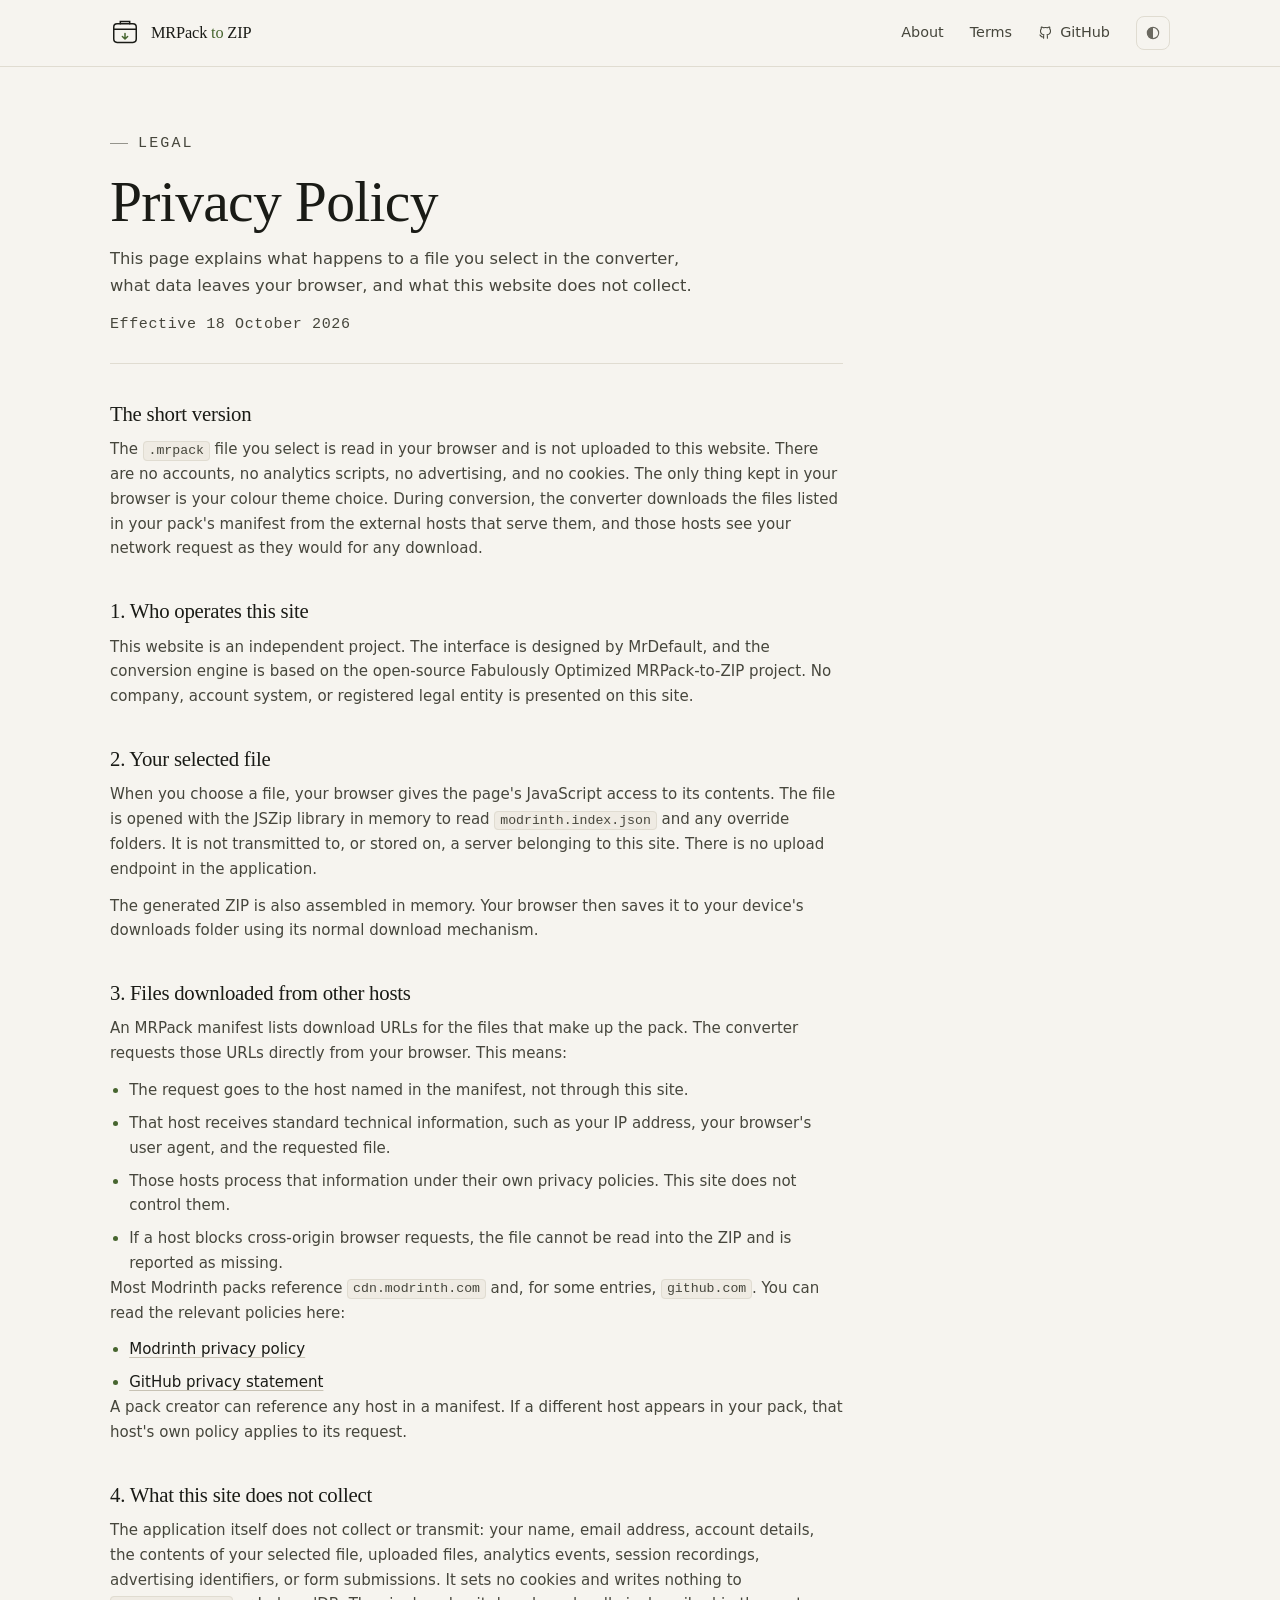
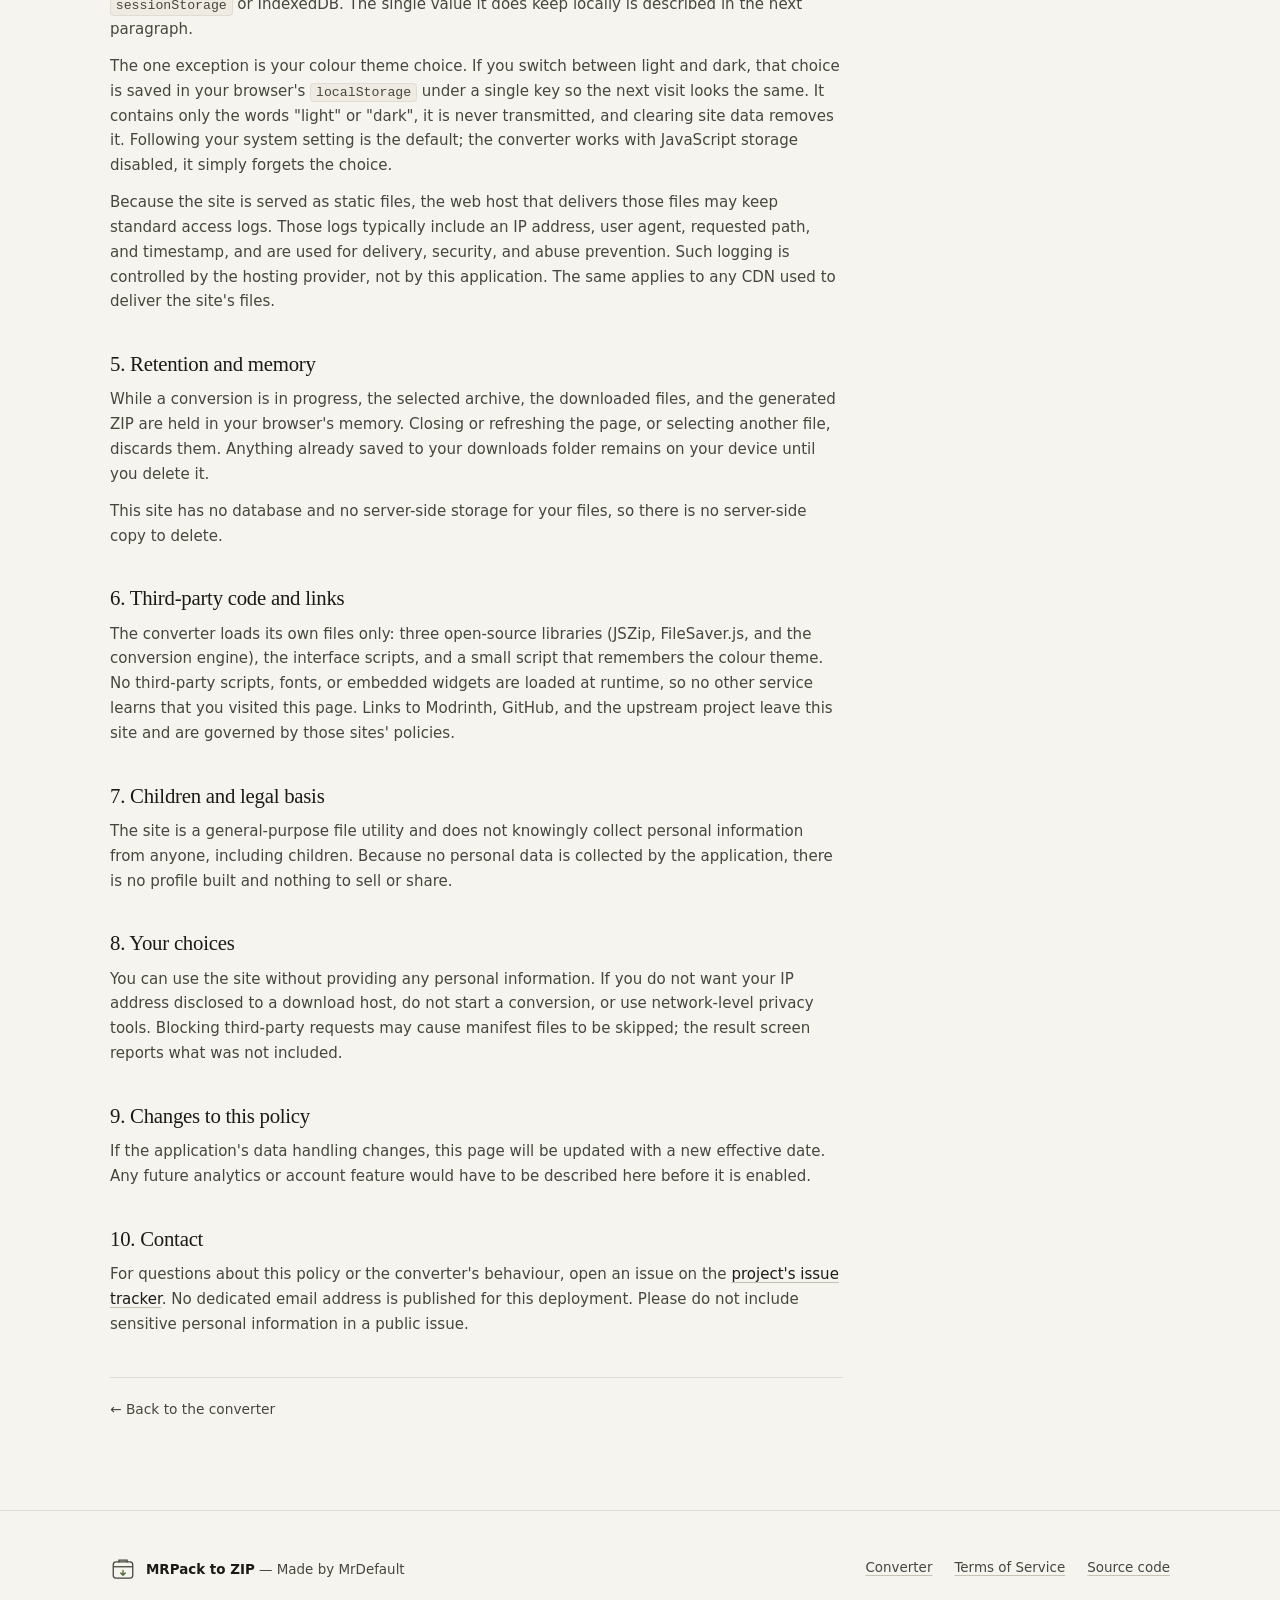
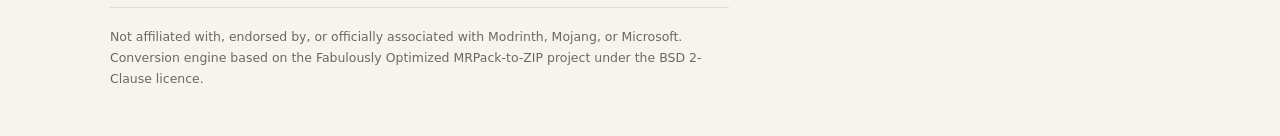
==== privacy.html @ 213cee7f "MRPack to ZIP — a browser-based Modrinth modpack converter Interface designed and built by MrDefault" ====
<!DOCTYPE html>
<html lang="en">
<head>
	<meta charset="utf-8">
	<meta name="viewport" content="width=device-width, initial-scale=1">

	<title>Privacy Policy — MRPack to ZIP | MrDefault</title>
	<meta name="description" content="How the MRPack to ZIP converter handles your file, what leaves your browser, and what this site does not collect. No analytics, cookies, or accounts.">
	<meta name="author" content="MrDefault">
	<meta name="theme-color" content="#121310">
	<meta name="color-scheme" content="dark light">

	<script src="assets/js/theme.js"></script>

	<link rel="canonical" href="https://mrpack-to-zip.vercel.app/privacy.html">
	<link rel="icon" href="assets/img/favicon.svg" type="image/svg+xml">
	<link rel="apple-touch-icon" href="assets/img/apple-touch-icon.png">
	<link rel="stylesheet" href="assets/css/site.css">

	<meta property="og:type" content="website">
	<meta property="og:site_name" content="MRPack to ZIP">
	<meta property="og:title" content="Privacy Policy — MRPack to ZIP">
	<meta property="og:description" content="How the MRPack to ZIP converter handles your file and what leaves your browser.">
	<meta property="og:url" content="https://mrpack-to-zip.vercel.app/privacy.html">
	<meta property="og:image" content="https://mrpack-to-zip.vercel.app/assets/img/og-image.png">
	<meta name="twitter:card" content="summary_large_image">
</head>
<body>

<a class="skip-link" href="#policy">Skip to the policy</a>

<header class="site-header">
	<div class="container">
		<a class="brand" href="./" aria-label="MRPack to ZIP — home">
			<svg class="brand-mark" viewBox="0 0 32 32" fill="none" aria-hidden="true">
				<rect x="4" y="6" width="24" height="20" rx="3.5" stroke="currentColor" stroke-width="1.6"/>
				<path d="M4 12h24" stroke="currentColor" stroke-width="1.6"/>
				<path d="M11 6V3.8h10V6" stroke="currentColor" stroke-width="1.6" stroke-linecap="round"/>
				<path class="mark-accent" d="M16 16.5v6m0 0 2.8-2.8M16 22.5l-2.8-2.8" stroke-width="1.6" stroke-linecap="round" stroke-linejoin="round"/>
			</svg>
			<span class="wordmark-sub">MRPack <span>to</span> ZIP</span>
		</a>
		<nav class="site-nav" aria-label="Primary">
			<a href="index.html#about">About</a>
			<a href="terms.html">Terms</a>
			<a class="nav-source" href="https://github.com/MrDefault7/mrpack-to-zip" rel="noopener">
				<svg viewBox="0 0 24 24" fill="none" stroke="currentColor" stroke-width="1.7" aria-hidden="true">
					<path d="M9 19c-4.3 1.4-4.3-2.5-6-3m12 5v-3.5c0-1 .1-1.4-.5-2 2.8-.3 5.5-1.4 5.5-6a4.6 4.6 0 0 0-1.3-3.2 4.2 4.2 0 0 0-.1-3.2s-1.1-.3-3.5 1.3a12.3 12.3 0 0 0-6.2 0C6.5 2.8 5.4 3.1 5.4 3.1a4.2 4.2 0 0 0-.1 3.2A4.6 4.6 0 0 0 4 9.5c0 4.6 2.7 5.7 5.5 6-.6.6-.6 1.2-.5 2V21" stroke-linecap="round" stroke-linejoin="round"/>
				</svg>
				<span class="nav-label">GitHub</span>
			</a>
			<button type="button" class="theme-toggle" id="theme-toggle" title="Colour theme: System">
				<svg class="theme-icon theme-icon-system" viewBox="0 0 24 24" fill="none" stroke="currentColor" stroke-width="1.7" aria-hidden="true">
					<circle cx="12" cy="12" r="8.5"/>
					<path d="M12 3.5a8.5 8.5 0 0 0 0 17z" fill="currentColor" stroke="none"/>
				</svg>
				<svg class="theme-icon theme-icon-light" viewBox="0 0 24 24" fill="none" stroke="currentColor" stroke-width="1.7" aria-hidden="true">
					<circle cx="12" cy="12" r="4.2"/>
					<path d="M12 2.5v2.2M12 19.3v2.2M2.5 12h2.2M19.3 12h2.2M5.3 5.3l1.6 1.6M17.1 17.1l1.6 1.6M18.7 5.3l-1.6 1.6M6.9 17.1l-1.6 1.6" stroke-linecap="round"/>
				</svg>
				<svg class="theme-icon theme-icon-dark" viewBox="0 0 24 24" fill="none" stroke="currentColor" stroke-width="1.7" aria-hidden="true">
					<path d="M20 14.2A8.4 8.4 0 0 1 9.8 4a8.5 8.5 0 1 0 10.2 10.2z" stroke-linecap="round" stroke-linejoin="round"/>
				</svg>
			</button>
		</nav>
	</div>
</header>

<main class="legal-main" id="policy">
	<div class="container">
		<article class="legal">
			<header class="legal-header">
				<p class="eyebrow">Legal</p>
				<h1>Privacy Policy</h1>
				<p class="legal-lede">
					This page explains what happens to a file you select in the converter, what data
					leaves your browser, and what this website does not collect.
				</p>
				<p class="legal-updated">Effective 18 October 2026</p>
			</header>

			<h2>The short version</h2>
			<p>
				The <code>.mrpack</code> file you select is read in your browser and is not uploaded to
				this website. There are no accounts, no analytics scripts, no advertising, and no
				cookies. The only thing kept in your browser is your colour theme choice. During
				conversion, the converter downloads the files listed in your pack's manifest from the
				external hosts that serve them, and those hosts see your network request as they would
				for any download.
			</p>

			<h2>1. Who operates this site</h2>
			<p>
				This website is an independent project. The interface is designed by MrDefault, and the
				conversion engine is based on the open-source Fabulously Optimized MRPack-to-ZIP
				project. No company, account system, or registered legal entity is presented on this
				site.
			</p>

			<h2>2. Your selected file</h2>
			<p>
				When you choose a file, your browser gives the page's JavaScript access to its contents.
				The file is opened with the JSZip library in memory to read
				<code>modrinth.index.json</code> and any override folders. It is not transmitted to, or
				stored on, a server belonging to this site. There is no upload endpoint in the
				application.
			</p>
			<p>
				The generated ZIP is also assembled in memory. Your browser then saves it to your
				device's downloads folder using its normal download mechanism.
			</p>

			<h2>3. Files downloaded from other hosts</h2>
			<p>
				An MRPack manifest lists download URLs for the files that make up the pack. The
				converter requests those URLs directly from your browser. This means:
			</p>
			<ul>
				<li>The request goes to the host named in the manifest, not through this site.</li>
				<li>That host receives standard technical information, such as your IP address, your browser's user agent, and the requested file.</li>
				<li>Those hosts process that information under their own privacy policies. This site does not control them.</li>
				<li>If a host blocks cross-origin browser requests, the file cannot be read into the ZIP and is reported as missing.</li>
			</ul>
			<p>
				Most Modrinth packs reference <code>cdn.modrinth.com</code> and, for some entries,
				<code>github.com</code>. You can read the relevant policies here:
			</p>
			<ul>
				<li><a href="https://modrinth.com/privacy" rel="noopener">Modrinth privacy policy</a></li>
				<li><a href="https://docs.github.com/en/site-policy/privacy-policies/github-general-privacy-statement" rel="noopener">GitHub privacy statement</a></li>
			</ul>
			<p>
				A pack creator can reference any host in a manifest. If a different host appears in
				your pack, that host's own policy applies to its request.
			</p>

			<h2>4. What this site does not collect</h2>
			<p>
				The application itself does not collect or transmit: your name, email address, account
				details, the contents of your selected file, uploaded files, analytics events, session
				recordings, advertising identifiers, or form submissions. It sets no cookies and writes
				nothing to <code>sessionStorage</code> or IndexedDB. The single value it does keep locally
				is described in the next paragraph.
		</p>
			<p>
				The one exception is your colour theme choice. If you switch between light and dark, that
				choice is saved in your browser's <code>localStorage</code> under a single key so the next
				visit looks the same. It contains only the words "light" or "dark", it is never
				transmitted, and clearing site data removes it. Following your system setting is the
				default; the converter works with JavaScript storage disabled, it simply forgets the
				choice.
			</p>
			<p>
				Because the site is served as static files, the web host that delivers those files may
				keep standard access logs. Those logs typically include an IP address, user agent,
				requested path, and timestamp, and are used for delivery, security, and abuse
				prevention. Such logging is controlled by the hosting provider, not by this
				application. The same applies to any CDN used to deliver the site's files.
			</p>

			<h2>5. Retention and memory</h2>
			<p>
				While a conversion is in progress, the selected archive, the downloaded files, and the
				generated ZIP are held in your browser's memory. Closing or refreshing the page, or
				selecting another file, discards them. Anything already saved to your downloads folder
				remains on your device until you delete it.
			</p>
			<p>
				This site has no database and no server-side storage for your files, so there is no
				server-side copy to delete.
			</p>

			<h2>6. Third-party code and links</h2>
			<p>
				The converter loads its own files only: three open-source libraries (JSZip, FileSaver.js,
				and the conversion engine), the interface scripts, and a small script that remembers the
				colour theme. No third-party scripts, fonts, or embedded widgets are loaded at runtime,
				so no other service learns that you visited this page. Links to Modrinth, GitHub, and the
				upstream project leave this site and are governed by those sites' policies.
			</p>

			<h2>7. Children and legal basis</h2>
			<p>
				The site is a general-purpose file utility and does not knowingly collect personal
				information from anyone, including children. Because no personal data is collected by
				the application, there is no profile built and nothing to sell or share.
			</p>

			<h2>8. Your choices</h2>
			<p>
				You can use the site without providing any personal information. If you do not want your
				IP address disclosed to a download host, do not start a conversion, or use network-level
				privacy tools. Blocking third-party requests may cause manifest files to be skipped;
				the result screen reports what was not included.
			</p>

			<h2>9. Changes to this policy</h2>
			<p>
				If the application's data handling changes, this page will be updated with a new
				effective date. Any future analytics or account feature would have to be described here
				before it is enabled.
			</p>

			<h2>10. Contact</h2>
			<p>
				For questions about this policy or the converter's behaviour, open an issue on the
				<a href="https://github.com/MrDefault7/mrpack-to-zip/issues" rel="noopener">project's issue tracker</a>.
				No dedicated email address is published for this deployment. Please do not include
				sensitive personal information in a public issue.
			</p>

			<a class="legal-back" href="./">← Back to the converter</a>
		</article>
	</div>
</main>

<footer class="site-footer">
	<div class="container">
		<div class="footer-top">
			<p class="footer-brand">
				<svg class="brand-mark" viewBox="0 0 32 32" fill="none" aria-hidden="true">
					<rect x="4" y="6" width="24" height="20" rx="3.5" stroke="currentColor" stroke-width="1.6"/>
					<path d="M4 12h24" stroke="currentColor" stroke-width="1.6"/>
					<path d="M11 6V3.8h10V6" stroke="currentColor" stroke-width="1.6" stroke-linecap="round"/>
					<path class="mark-accent" d="M16 16.5v6m0 0 2.8-2.8M16 22.5l-2.8-2.8" stroke-width="1.6" stroke-linecap="round" stroke-linejoin="round"/>
				</svg>
				<span><strong>MRPack to ZIP</strong> — Made by MrDefault</span>
			</p>
			<nav class="footer-links" aria-label="Footer">
				<a href="./">Converter</a>
				<a href="terms.html">Terms of Service</a>
				<a href="https://github.com/MrDefault7/mrpack-to-zip" rel="noopener">Source code</a>
			</nav>
		</div>
		<div class="footer-legal">
			<p>
				Not affiliated with, endorsed by, or officially associated with Modrinth, Mojang, or
				Microsoft. Conversion engine based on the Fabulously Optimized MRPack-to-ZIP project
				under the BSD 2-Clause licence.
			</p>
		</div>
	</div>
</footer>

</body>
</html>
---- assets/css/site.css ----
/* ==========================================================================
   MRPack to ZIP — interface by MrDefault
   A small, self-contained design system. No framework, no external fonts.
   ========================================================================== */

/* --- Tokens --------------------------------------------------------------- */

/* Dark is the base theme. The light theme below overrides the same tokens, so
   every component follows automatically. The resolved theme lives on the
   <html> element as data-theme, set by assets/js/theme.js before first paint. */
:root {
  color-scheme: dark;

  --bg: #121310;
  --bg-raised: #181914;
  --bg-inset: #0d0e0b;
  --surface-hover: #0f110d;
  --line: #292a23;
  --line-strong: #3b3c32;
  --ink: #eae7dd;
  --ink-soft: #bcb9ad;
  --ink-muted: #918e82;
  --accent: #b9d79f;
  --accent-bright: #cbe7b3;
  --accent-ink: #15200e;
  --accent-rgb: 185, 215, 159;
  --warn: #e3bd7d;
  --warn-rgb: 227, 189, 125;
  --danger: #e59384;
  --danger-rgb: 229, 147, 132;
  --accent-tint: rgba(185, 215, 159, 0.045);
  --danger-tint: rgba(229, 147, 132, 0.045);
  --track: #262720;
  --disabled-bg: #262720;
  --disabled-ink: #777468;
  --panel-highlight: rgba(255, 255, 255, 0.025);
  --panel-shadow: 0 20px 50px -34px rgba(0, 0, 0, 0.9);
  --radius-sm: 6px;
  --radius: 10px;
  --radius-lg: 14px;

  --font-display: "Iowan Old Style", "Palatino Linotype", Palatino, "Book Antiqua", Georgia, serif;
  --font-body: system-ui, -apple-system, "Segoe UI", Roboto, "Helvetica Neue", Arial, sans-serif;
  --font-mono: ui-monospace, "Cascadia Mono", "SF Mono", Menlo, Consolas, "Liberation Mono", monospace;

  --measure: 66ch;
  --container: 1140px;
  --gutter: clamp(18px, 4vw, 40px);
  --ease: cubic-bezier(0.2, 0.7, 0.3, 1);
}

/* Light theme: warm paper instead of warm charcoal. Chosen explicitly by the
   visitor, or because their operating system asks for it. */
:root[data-theme="light"] {
  color-scheme: light;

  --bg: #f6f4ef;
  --bg-raised: #fffefb;
  --bg-inset: #efebe3;
  --surface-hover: #ffffff;
  --line: #e0dcd1;
  --line-strong: #c7c2b4;
  --ink: #1a1b16;
  --ink-soft: #46463c;
  --ink-muted: #6b6960;
  --accent: #47652f;
  --accent-bright: #385022;
  --accent-ink: #ffffff;
  --accent-rgb: 71, 101, 47;
  --warn: #7d5310;
  --warn-rgb: 125, 83, 16;
  --danger: #a13429;
  --danger-rgb: 161, 52, 41;
  --accent-tint: rgba(71, 101, 47, 0.06);
  --danger-tint: rgba(161, 52, 41, 0.055);
  --track: #ddd8cc;
  --disabled-bg: #e7e3d8;
  --disabled-ink: #6d6960;
  --panel-highlight: rgba(255, 255, 255, 0.85);
  --panel-shadow: 0 18px 44px -32px rgba(58, 52, 36, 0.4);
}

/* --- Base ----------------------------------------------------------------- */

*,
*::before,
*::after {
  box-sizing: border-box;
}

html {
  -webkit-text-size-adjust: 100%;
  scroll-behavior: smooth;
  scroll-padding-top: 24px;
}

body {
  margin: 0;
  background-color: var(--bg);
  color: var(--ink);
  font-family: var(--font-body);
  font-size: 1rem;
  line-height: 1.65;
  -webkit-font-smoothing: antialiased;
  text-rendering: optimizeLegibility;
}

::selection {
  background: rgba(var(--accent-rgb), 0.26);
  color: var(--ink);
}

h1,
h2,
h3 {
  font-family: var(--font-display);
  font-weight: 400;
  line-height: 1.12;
  letter-spacing: -0.012em;
  margin: 0;
  text-wrap: balance;
}

h1 {
  font-size: clamp(2.5rem, 5.4vw, 3.6rem);
}

h2 {
  font-size: clamp(1.45rem, 2.3vw, 1.85rem);
}

h3 {
  font-size: 1.1rem;
  line-height: 1.35;
}

p {
  margin: 0;
}

a {
  color: var(--ink);
  text-decoration-color: var(--line-strong);
  text-underline-offset: 0.22em;
  text-decoration-thickness: 1px;
  transition: color 0.16s var(--ease), text-decoration-color 0.16s var(--ease);
}

a:hover {
  color: var(--accent-bright);
  text-decoration-color: var(--accent);
}

img,
svg {
  display: block;
  max-width: 100%;
}

[hidden] {
  display: none !important;
}

button,
input {
  font: inherit;
  color: inherit;
}

code,
kbd,
samp {
  font-family: var(--font-mono);
  font-size: 0.88em;
  background: var(--bg-inset);
  border: 1px solid var(--line);
  border-radius: 4px;
  padding: 0.1em 0.36em;
}

hr {
  border: 0;
  border-top: 1px solid var(--line);
  margin: 0;
}

:focus-visible {
  outline: 2px solid var(--accent);
  outline-offset: 3px;
  border-radius: 4px;
}

.visually-hidden {
  position: absolute !important;
  width: 1px;
  height: 1px;
  padding: 0;
  margin: -1px;
  overflow: hidden;
  clip: rect(0 0 0 0);
  clip-path: inset(50%);
  white-space: nowrap;
  border: 0;
}

.skip-link {
  position: absolute;
  top: 8px;
  left: 8px;
  z-index: 20;
  transform: translateY(-160%);
  background: var(--accent);
  color: var(--accent-ink);
  font-weight: 600;
  padding: 10px 16px;
  border-radius: var(--radius-sm);
  text-decoration: none;
}

.skip-link:focus {
  transform: translateY(0);
  color: var(--accent-ink);
}

/* --- Layout --------------------------------------------------------------- */

.container {
  width: 100%;
  max-width: var(--container);
  margin-inline: auto;
  padding-inline: var(--gutter);
}

.eyebrow {
  font-family: var(--font-mono);
  font-size: 0.72rem;
  letter-spacing: 0.14em;
  text-transform: uppercase;
  color: var(--accent);
  display: flex;
  align-items: center;
  gap: 10px;
}

.eyebrow::before {
  content: "";
  width: 18px;
  height: 1px;
  background: currentColor;
  opacity: 0.55;
}

.mono {
  font-family: var(--font-mono);
  font-size: 0.78rem;
  letter-spacing: 0.04em;
  color: var(--ink-muted);
}

/* --- Header --------------------------------------------------------------- */

.site-header {
  border-bottom: 1px solid var(--line);
}

.site-header .container {
  display: flex;
  align-items: center;
  justify-content: space-between;
  gap: 20px;
  min-height: 66px;
  padding-block: 12px;
}

.brand {
  display: inline-flex;
  align-items: center;
  gap: 11px;
  color: var(--ink);
  text-decoration: none;
  font-weight: 600;
  font-size: 0.98rem;
  letter-spacing: -0.01em;
  white-space: nowrap;
}

.brand:hover {
  color: var(--ink);
}

.brand-mark {
  width: 30px;
  height: 30px;
  flex: none;
}

/* The accent arrow inside the mark follows the active theme. */
.brand-mark .mark-accent {
  stroke: var(--accent);
}

.wordmark-sub {
  font-family: var(--font-display);
  font-size: 1.02rem;
  font-weight: 400;
  color: var(--ink);
}

.wordmark-sub span {
  color: var(--accent);
}

.site-nav {
  display: flex;
  align-items: center;
  gap: clamp(14px, 2.4vw, 26px);
  font-size: 0.9rem;
}

.site-nav a {
  color: var(--ink-soft);
  text-decoration: none;
}

.site-nav a:hover {
  color: var(--ink);
}

.site-nav .nav-source {
  display: inline-flex;
  align-items: center;
  gap: 7px;
}

.site-nav svg {
  width: 15px;
  height: 15px;
  flex: none;
}

/* --- Theme switch --------------------------------------------------------- */

.theme-toggle {
  appearance: none;
  display: inline-flex;
  align-items: center;
  justify-content: center;
  width: 34px;
  height: 34px;
  flex: none;
  padding: 0;
  border: 1px solid var(--line);
  border-radius: 8px;
  background: transparent;
  color: var(--ink-muted);
  cursor: pointer;
  transition: color 0.16s var(--ease), border-color 0.16s var(--ease), background-color 0.16s var(--ease);
}

.theme-toggle:hover {
  color: var(--ink);
  border-color: var(--line-strong);
  background: var(--surface-hover);
}

.site-nav .theme-toggle svg {
  width: 16px;
  height: 16px;
}

/* Exactly one icon is shown, matching the visitor's stored preference. */
.theme-icon {
  display: none;
}

:root[data-theme-preference="system"] .theme-icon-system,
:root[data-theme-preference="light"] .theme-icon-light,
:root[data-theme-preference="dark"] .theme-icon-dark {
  display: block;
}

/* Without JavaScript the attribute is absent, so show the system icon. */
:root:not([data-theme-preference]) .theme-icon-system {
  display: block;
}

/* --- Hero ----------------------------------------------------------------- */

.hero {
  padding-block: clamp(44px, 6.4vw, 86px) clamp(40px, 5vw, 64px);
}

.hero-grid {
  display: grid;
  gap: clamp(34px, 5vw, 68px);
  align-items: start;
}

.hero-copy {
  max-width: 46ch;
}

.hero h1 {
  margin-block: 18px 16px;
}

.hero h1 .hero-mark {
  color: var(--accent);
}

.hero-lede {
  color: var(--ink-soft);
  font-size: clamp(1.02rem, 1.3vw, 1.12rem);
  max-width: 44ch;
}

.hero-notes {
  display: flex;
  flex-wrap: wrap;
  align-items: center;
  gap: 8px 0;
  margin-top: 26px;
  padding-top: 18px;
  border-top: 1px solid var(--line);
  font-family: var(--font-mono);
  font-size: 0.74rem;
  letter-spacing: 0.03em;
  color: var(--ink-muted);
}

.hero-notes span {
  display: inline-flex;
  align-items: center;
}

.hero-notes span + span::before {
  content: "";
  width: 3px;
  height: 3px;
  border-radius: 50%;
  background: var(--line-strong);
  margin-inline: 11px;
}

.hero-notes .note-accent {
  color: var(--accent);
}

/* --- Converter panel ------------------------------------------------------ */

.converter {
  background: var(--bg-raised);
  border: 1px solid var(--line);
  border-radius: var(--radius-lg);
  padding: clamp(16px, 2.4vw, 24px);
  box-shadow: inset 0 1px 0 var(--panel-highlight), var(--panel-shadow);
}

.converter-head {
  display: flex;
  align-items: baseline;
  justify-content: space-between;
  gap: 12px;
  padding-bottom: 14px;
  margin-bottom: 16px;
  border-bottom: 1px solid var(--line);
}

.converter-head h2 {
  font-family: var(--font-body);
  font-size: 0.82rem;
  font-weight: 600;
  letter-spacing: 0.1em;
  text-transform: uppercase;
  color: var(--ink-soft);
}

.converter-head .mono {
  font-size: 0.7rem;
  letter-spacing: 0.1em;
  text-transform: uppercase;
}

/* Drop zone */

.dropzone {
  position: relative;
  display: flex;
  flex-direction: column;
  align-items: center;
  justify-content: center;
  text-align: center;
  gap: 6px;
  padding: clamp(26px, 4vw, 42px) 18px;
  background: var(--bg-inset);
  border: 1px dashed var(--line-strong);
  border-radius: var(--radius);
  cursor: pointer;
  transition: border-color 0.18s var(--ease), background-color 0.18s var(--ease);
}

.dropzone:hover {
  border-color: rgba(var(--accent-rgb), 0.55);
  background: var(--surface-hover);
}

.dropzone.is-dragover {
  border-color: var(--accent);
  border-style: solid;
  background: var(--accent-tint);
}

.dropzone-icon {
  width: 30px;
  height: 30px;
  color: var(--accent);
  margin-bottom: 8px;
}

.dz-title {
  font-size: 1rem;
  font-weight: 500;
  color: var(--ink);
  line-height: 1.4;
}

.dz-sub {
  font-size: 0.88rem;
  color: var(--ink-muted);
}

.dz-note {
  margin-top: 10px;
  font-family: var(--font-mono);
  font-size: 0.71rem;
  letter-spacing: 0.03em;
  color: var(--ink-muted);
}

.dz-note strong {
  color: var(--ink-soft);
  font-weight: 500;
}

/* Small text button used inside the drop zone */

.textbutton {
  appearance: none;
  border: 0;
  background: none;
  padding: 2px 3px;
  margin: -2px -1px;
  color: var(--accent);
  font-weight: 500;
  cursor: pointer;
  text-decoration: underline;
  text-decoration-color: rgba(var(--accent-rgb), 0.4);
  text-underline-offset: 0.22em;
}

.textbutton:hover {
  color: var(--accent-bright);
  text-decoration-color: currentColor;
}

/* Selected file */

.filebox {
  display: none;
  border: 1px solid var(--line);
  border-radius: var(--radius);
  background: var(--bg-inset);
  padding: 16px;
}

.filebox.is-visible {
  display: block;
}

.filebox-top {
  display: flex;
  align-items: flex-start;
  gap: 12px;
}

.filebox-glyph {
  flex: none;
  width: 34px;
  height: 40px;
  color: var(--ink-soft);
}

.filebox-id {
  min-width: 0;
  flex: 1;
}

.filebox-name {
  display: block;
  font-family: var(--font-mono);
  font-size: 0.88rem;
  line-height: 1.5;
  color: var(--ink);
  overflow-wrap: anywhere;
}

.filebox-meta {
  margin-top: 5px;
  display: flex;
  flex-wrap: wrap;
  align-items: center;
  gap: 6px;
  font-family: var(--font-mono);
  font-size: 0.71rem;
  letter-spacing: 0.03em;
  color: var(--ink-muted);
}

.filebox-meta span + span::before {
  content: "·";
  margin-right: 6px;
  color: var(--line-strong);
}

.status-dot {
  display: inline-block;
  width: 6px;
  height: 6px;
  border-radius: 50%;
  background: var(--accent);
  margin-right: 5px;
  vertical-align: 1px;
}

.status-dot.is-checking {
  background: var(--warn);
  animation: pulse 1.4s ease-in-out infinite;
}

.status-dot.is-invalid {
  background: var(--danger);
}

.filebox-actions {
  display: flex;
  gap: 8px;
  flex: none;
}

.iconbutton {
  appearance: none;
  display: inline-flex;
  align-items: center;
  justify-content: center;
  gap: 6px;
  height: 32px;
  padding: 0 10px;
  border: 1px solid var(--line);
  border-radius: var(--radius-sm);
  background: transparent;
  color: var(--ink-soft);
  font-size: 0.78rem;
  cursor: pointer;
  transition: color 0.16s var(--ease), border-color 0.16s var(--ease);
}

.iconbutton:hover {
  color: var(--ink);
  border-color: var(--line-strong);
}

.iconbutton svg {
  width: 13px;
  height: 13px;
}

.filebox-summary {
  margin-top: 12px;
  padding-top: 12px;
  border-top: 1px solid var(--line);
  font-size: 0.82rem;
  color: var(--ink-soft);
}

.filebox-summary .mono {
  color: var(--ink-muted);
}

.filebox-summary + .filebox-summary {
  margin-top: 8px;
  padding-top: 0;
  border-top: 0;
}

.filebox-warning {
  color: var(--warn);
}

.filebox-warning svg {
  width: 13px;
  height: 13px;
  display: inline-block;
  vertical-align: -2px;
  margin-right: 5px;
}

/* Primary button */

.button-primary {
  appearance: none;
  width: 100%;
  display: inline-flex;
  align-items: center;
  justify-content: center;
  gap: 9px;
  min-height: 48px;
  margin-top: 14px;
  padding: 12px 20px;
  border: 1px solid transparent;
  border-radius: 8px;
  background: var(--accent);
  color: var(--accent-ink);
  font-size: 0.94rem;
  font-weight: 600;
  letter-spacing: 0.005em;
  cursor: pointer;
  transition: background-color 0.16s var(--ease), transform 0.16s var(--ease);
}

.button-primary:hover:not(:disabled) {
  background: var(--accent-bright);
}

.button-primary:active:not(:disabled) {
  transform: translateY(1px);
}

.button-primary:disabled {
  background: var(--disabled-bg);
  border-color: var(--line);
  color: var(--disabled-ink);
  cursor: not-allowed;
}

.button-primary svg {
  width: 16px;
  height: 16px;
}

.button-primary.is-busy {
  background: rgba(var(--accent-rgb), 0.12);
  border-color: rgba(var(--accent-rgb), 0.38);
  color: var(--accent);
  cursor: progress;
}

/* After a finished conversion the primary action is the download, so the
   convert button steps back to a quiet style. */
.button-primary.is-quiet {
  background: transparent;
  border-color: var(--line-strong);
  color: var(--ink-soft);
}

.button-primary.is-quiet:hover:not(:disabled) {
  background: rgba(var(--accent-rgb), 0.06);
  border-color: var(--ink-muted);
  color: var(--ink);
}

.button-quiet {
  appearance: none;
  display: inline-flex;
  align-items: center;
  justify-content: center;
  gap: 7px;
  min-height: 42px;
  padding: 10px 16px;
  border: 1px solid var(--line-strong);
  border-radius: 8px;
  background: transparent;
  color: var(--ink-soft);
  font-size: 0.86rem;
  font-weight: 500;
  cursor: pointer;
  transition: color 0.16s var(--ease), border-color 0.16s var(--ease);
}

.button-quiet:hover {
  color: var(--ink);
  border-color: var(--ink-muted);
}

.button-quiet svg {
  width: 15px;
  height: 15px;
}

.converter-foot {
  margin-top: 12px;
  font-size: 0.74rem;
  color: var(--ink-muted);
  text-align: center;
}

.converter-foot a {
  color: var(--ink-soft);
}

/* Spinner */

.spinner {
  width: 13px;
  height: 13px;
  border: 1.5px solid rgba(var(--accent-rgb), 0.3);
  border-top-color: var(--accent);
  border-radius: 50%;
  animation: spin 0.8s linear infinite;
  flex: none;
}

@keyframes spin {
  to { transform: rotate(360deg); }
}

@keyframes pulse {
  0%, 100% { opacity: 1; }
  50% { opacity: 0.35; }
}

/* --- Progress panel ------------------------------------------------------- */

.status-panel {
  display: none;
  margin-top: 14px;
  padding: 16px;
  border: 1px solid var(--line);
  border-radius: var(--radius);
  background: var(--bg-inset);
}

.status-panel.is-active {
  display: block;
}

.status-head {
  display: flex;
  align-items: center;
  gap: 9px;
}

.status-title {
  font-size: 0.88rem;
  font-weight: 600;
  color: var(--ink);
}

.status-stage {
  margin-top: 9px;
  font-family: var(--font-mono);
  font-size: 0.75rem;
  line-height: 1.5;
  color: var(--accent);
  overflow-wrap: anywhere;
}

.progress-wrap {
  margin-top: 10px;
}

.progress {
  appearance: none;
  -webkit-appearance: none;
  display: block;
  width: 100%;
  height: 6px;
  border: 0;
  border-radius: 99px;
  overflow: hidden;
  background: var(--track);
  color: var(--accent);
}

.progress::-webkit-progress-bar {
  background: var(--track);
  border-radius: 99px;
}

.progress::-webkit-progress-value {
  background: var(--accent);
  border-radius: 99px;
  transition: width 0.25s var(--ease);
}

.progress::-moz-progress-bar {
  background: var(--accent);
  border-radius: 99px;
}

.progress-meta {
  display: flex;
  justify-content: space-between;
  gap: 12px;
  margin-top: 7px;
  font-family: var(--font-mono);
  font-size: 0.68rem;
  letter-spacing: 0.03em;
  color: var(--ink-muted);
}

.progress-meta:empty {
  display: none;
}

/* --- Result panels -------------------------------------------------------- */

.result {
  display: none;
  margin-top: 14px;
  padding: 16px;
  border-radius: var(--radius);
  border: 1px solid var(--line);
}

.result.is-visible {
  display: block;
}

.result-success {
  border-color: rgba(var(--accent-rgb), 0.34);
  background: var(--accent-tint);
}

.result-error {
  border-color: rgba(var(--danger-rgb), 0.34);
  background: var(--danger-tint);
}

.result-head {
  display: flex;
  align-items: center;
  gap: 9px;
}

.result-head svg {
  width: 17px;
  height: 17px;
  flex: none;
}

.result-success .result-head svg {
  color: var(--accent);
}

.result-error .result-head svg {
  color: var(--danger);
}

.result-title {
  font-size: 0.92rem;
  font-weight: 600;
  margin: 0;
  font-family: var(--font-body);
}

/* Result headings receive focus so screen readers announce the outcome.
   They are not interactive, so no focus ring is drawn. */
.result-title:focus {
  outline: none;
}

.result-text {
  margin-top: 7px;
  font-size: 0.84rem;
  color: var(--ink-soft);
  overflow-wrap: anywhere;
}

.result-file {
  margin-top: 10px;
  font-family: var(--font-mono);
  font-size: 0.76rem;
  color: var(--ink);
  overflow-wrap: anywhere;
}

.result-actions {
  display: flex;
  flex-wrap: wrap;
  gap: 8px;
  margin-top: 13px;
}

.result-actions .button-primary {
  width: auto;
  flex: 1 1 160px;
  margin-top: 0;
  min-height: 42px;
  font-size: 0.86rem;
}

.result-warnings {
  list-style: none;
  margin: 12px 0 0;
  padding: 12px 0 0;
  border-top: 1px solid rgba(var(--warn-rgb), 0.24);
  display: grid;
  gap: 7px;
  font-size: 0.8rem;
  color: var(--warn);
}

.result-warnings li {
  display: flex;
  gap: 8px;
  align-items: flex-start;
}

.result-warnings svg {
  width: 13px;
  height: 13px;
  flex: none;
  margin-top: 3px;
}

.result-warnings li span {
  overflow-wrap: anywhere;
}

.result-details {
  margin-top: 11px;
  font-size: 0.76rem;
}

.result-details summary {
  cursor: pointer;
  color: var(--ink-muted);
  font-family: var(--font-mono);
  font-size: 0.7rem;
  letter-spacing: 0.04em;
  text-transform: uppercase;
}

.result-details summary:hover {
  color: var(--ink-soft);
}

.result-details pre {
  margin: 9px 0 0;
  padding: 10px;
  border: 1px solid var(--line);
  border-radius: var(--radius-sm);
  background: var(--bg);
  color: var(--ink-soft);
  font-family: var(--font-mono);
  font-size: 0.72rem;
  line-height: 1.6;
  white-space: pre-wrap;
  overflow-wrap: anywhere;
  max-height: 200px;
  overflow: auto;
}

/* --- Editorial sections --------------------------------------------------- */

.section {
  border-top: 1px solid var(--line);
  padding-block: clamp(40px, 5.5vw, 68px);
}

.section-grid {
  display: grid;
  gap: 18px;
}

.section-aside {
  display: flex;
  align-items: baseline;
  gap: 10px;
  font-family: var(--font-mono);
  font-size: 0.71rem;
  letter-spacing: 0.1em;
  text-transform: uppercase;
  color: var(--ink-muted);
}

.section-aside .index {
  color: var(--accent);
}

/* Prose keeps a comfortable measure; structured blocks (steps) may use the
   full column width. */
.section-body > p,
.section-body > .callout,
.section-body > .faq,
.section-body > .faq .faq-answer {
  max-width: var(--measure);
}

.section-body h2 {
  margin-bottom: 16px;
}

.section-body p {
  color: var(--ink-soft);
  margin-bottom: 14px;
}

.section-body p:last-child {
  margin-bottom: 0;
}

.section-body strong {
  color: var(--ink);
  font-weight: 600;
}

.section-body a {
  color: var(--ink);
}

/* Steps */

.steps {
  list-style: none;
  counter-reset: step;
  margin: 24px 0 0;
  padding: 0;
  display: grid;
  gap: 0;
}

.steps li {
  counter-increment: step;
  display: grid;
  grid-template-columns: 46px minmax(0, 1fr);
  gap: 6px 16px;
  padding: 18px 0;
  border-top: 1px solid var(--line);
}

.steps li:last-child {
  border-bottom: 1px solid var(--line);
}

.steps li::before {
  content: "0" counter(step);
  font-family: var(--font-mono);
  font-size: 0.74rem;
  letter-spacing: 0.04em;
  color: var(--accent);
  padding-top: 3px;
}

.step-title {
  font-weight: 600;
  font-size: 0.95rem;
  color: var(--ink);
}

.step-text {
  grid-column: 2;
  font-size: 0.88rem;
  color: var(--ink-muted);
  max-width: 54ch;
}

/* Privacy callout */

.callout {
  margin-top: 4px;
  border: 1px solid var(--line);
  border-left: 2px solid var(--accent);
  border-radius: 0 var(--radius-sm) var(--radius-sm) 0;
  background: var(--bg-raised);
  padding: 14px 16px;
  font-size: 0.86rem;
  color: var(--ink-soft);
}

.callout + .callout {
  margin-top: 10px;
}

.callout strong {
  color: var(--ink);
}

/* FAQ */

.faq {
  margin-top: 6px;
  border-top: 1px solid var(--line);
}

.faq details {
  border-bottom: 1px solid var(--line);
}

.faq summary {
  display: flex;
  align-items: baseline;
  justify-content: space-between;
  gap: 18px;
  padding: 17px 0;
  cursor: pointer;
  list-style: none;
  font-size: 0.95rem;
  font-weight: 500;
  color: var(--ink);
  transition: color 0.16s var(--ease);
}

.faq summary::-webkit-details-marker {
  display: none;
}

.faq summary:hover {
  color: var(--accent-bright);
}

.faq summary::after {
  content: "+";
  font-family: var(--font-mono);
  font-size: 1rem;
  color: var(--ink-muted);
  flex: none;
  transition: color 0.16s var(--ease);
}

.faq details[open] summary::after {
  content: "−";
  color: var(--accent);
}

.faq .faq-answer {
  padding: 0 0 19px;
  max-width: var(--measure);
  font-size: 0.9rem;
  color: var(--ink-soft);
}

.faq .faq-answer p + p {
  margin-top: 10px;
}

/* --- Footer --------------------------------------------------------------- */

.site-footer {
  border-top: 1px solid var(--line);
  padding-block: clamp(30px, 4vw, 46px);
  font-size: 0.84rem;
  color: var(--ink-muted);
}

.footer-top {
  display: flex;
  flex-wrap: wrap;
  gap: 22px 40px;
  justify-content: space-between;
  align-items: flex-start;
}

.footer-brand {
  display: flex;
  align-items: center;
  gap: 10px;
  color: var(--ink-soft);
}

.footer-brand .brand-mark {
  width: 26px;
  height: 26px;
}

.footer-brand strong {
  color: var(--ink);
  font-weight: 600;
}

.footer-links {
  display: flex;
  flex-wrap: wrap;
  gap: 8px 22px;
}

.footer-links a {
  color: var(--ink-soft);
}

.footer-legal {
  margin-top: 24px;
  padding-top: 18px;
  border-top: 1px solid var(--line);
  font-size: 0.78rem;
  line-height: 1.7;
  max-width: 78ch;
}

.footer-legal p + p {
  margin-top: 6px;
}

.footer-legal a {
  color: var(--ink-soft);
}

.footer-note {
  margin-top: 14px;
  font-family: var(--font-mono);
  font-size: 0.7rem;
  letter-spacing: 0.04em;
  color: var(--ink-muted);
}

/* --- Legal pages ---------------------------------------------------------- */

.legal-main {
  padding-block: clamp(36px, 5vw, 64px) clamp(48px, 7vw, 88px);
}

.legal {
  max-width: 72ch;
}

.legal-header {
  padding-bottom: 26px;
  border-bottom: 1px solid var(--line);
  margin-bottom: 30px;
}

.legal-header h1 {
  margin-block: 14px 12px;
}

.legal-header .legal-lede {
  color: var(--ink-soft);
  font-size: 1.02rem;
  max-width: 58ch;
}

.legal-updated {
  margin-top: 18px;
  font-family: var(--font-mono);
  font-size: 0.72rem;
  letter-spacing: 0.04em;
  color: var(--ink-muted);
}

.legal h2 {
  font-size: 1.3rem;
  margin-top: 38px;
  margin-bottom: 12px;
}

.legal h3 {
  font-family: var(--font-body);
  font-size: 0.98rem;
  font-weight: 600;
  margin-top: 24px;
  margin-bottom: 8px;
}

.legal p,
.legal li {
  color: var(--ink-soft);
  font-size: 0.94rem;
}

.legal p + p {
  margin-top: 12px;
}

.legal ul,
.legal ol {
  margin: 12px 0 0;
  padding-left: 1.2em;
  display: grid;
  gap: 8px;
}

.legal li::marker {
  color: var(--accent);
}

.legal a {
  color: var(--ink);
}

.legal .legal-back {
  display: inline-flex;
  align-items: center;
  gap: 6px;
  margin-top: 40px;
  padding-top: 20px;
  border-top: 1px solid var(--line);
  width: 100%;
  font-size: 0.86rem;
  color: var(--ink-soft);
  text-decoration: none;
}

.legal .legal-back:hover {
  color: var(--accent);
}

/* --- Responsive ----------------------------------------------------------- */

@media (min-width: 880px) {
  .hero-grid {
    grid-template-columns: minmax(0, 0.9fr) minmax(0, 1.1fr);
    align-items: center;
  }

  .converter {
    position: relative;
  }

  .section-grid {
    grid-template-columns: 172px minmax(0, 1fr);
    gap: clamp(24px, 4vw, 56px);
  }

  .section-aside {
    position: sticky;
    top: 24px;
    align-self: start;
    flex-direction: column;
    align-items: flex-start;
    gap: 4px;
  }

  .steps {
    grid-template-columns: repeat(3, minmax(0, 1fr));
    gap: 0 clamp(18px, 3vw, 34px);
  }

  .steps li {
    grid-template-columns: minmax(0, 1fr);
    padding: 20px 0 22px;
    align-content: start;
    border-bottom: 1px solid var(--line);
  }

  .steps li::before {
    padding-top: 0;
    margin-bottom: 8px;
  }

  .step-text {
    grid-column: 1;
  }
}

@media (max-width: 879px) {
  .section-aside {
    flex-direction: row;
    align-items: center;
  }

  .section-aside span:last-child {
    color: var(--ink-soft);
  }

  .hero-copy {
    max-width: 60ch;
  }
}

@media (max-width: 560px) {
  .site-header .container {
    min-height: 58px;
  }

  .wordmark-sub {
    font-size: 0.95rem;
  }

  .site-nav {
    gap: 14px;
    font-size: 0.84rem;
  }

  .site-nav .nav-label {
    display: none;
  }

  .site-nav .nav-source {
    gap: 0;
  }

  .site-nav svg {
    width: 18px;
    height: 18px;
  }

  .hero {
    padding-block: 34px 32px;
  }

  .hero-notes {
    gap: 6px 16px;
    font-size: 0.68rem;
  }

  /* Bullets wrap awkwardly on narrow screens; spacing does the job instead. */
  .hero-notes span + span::before {
    content: none;
  }

  .filebox-top {
    flex-wrap: wrap;
  }

  .filebox-actions {
    width: 100%;
    margin-top: 2px;
  }

  .filebox-actions .iconbutton {
    flex: 1;
    height: 40px;
  }

  .result-actions .button-primary,
  .result-actions .button-quiet {
    width: 100%;
    flex: 1 1 100%;
  }

  .footer-top {
    flex-direction: column;
    gap: 18px;
  }

  .legal-main {
    padding-top: 30px;
  }
}

/* --- Motion preferences --------------------------------------------------- */

@media (prefers-reduced-motion: reduce) {
  html {
    scroll-behavior: auto;
  }

  *,
  *::before,
  *::after {
    animation-duration: 0.001ms !important;
    animation-iteration-count: 1 !important;
    transition-duration: 0.001ms !important;
  }

  .spinner {
    border-top-color: var(--accent);
  }
}
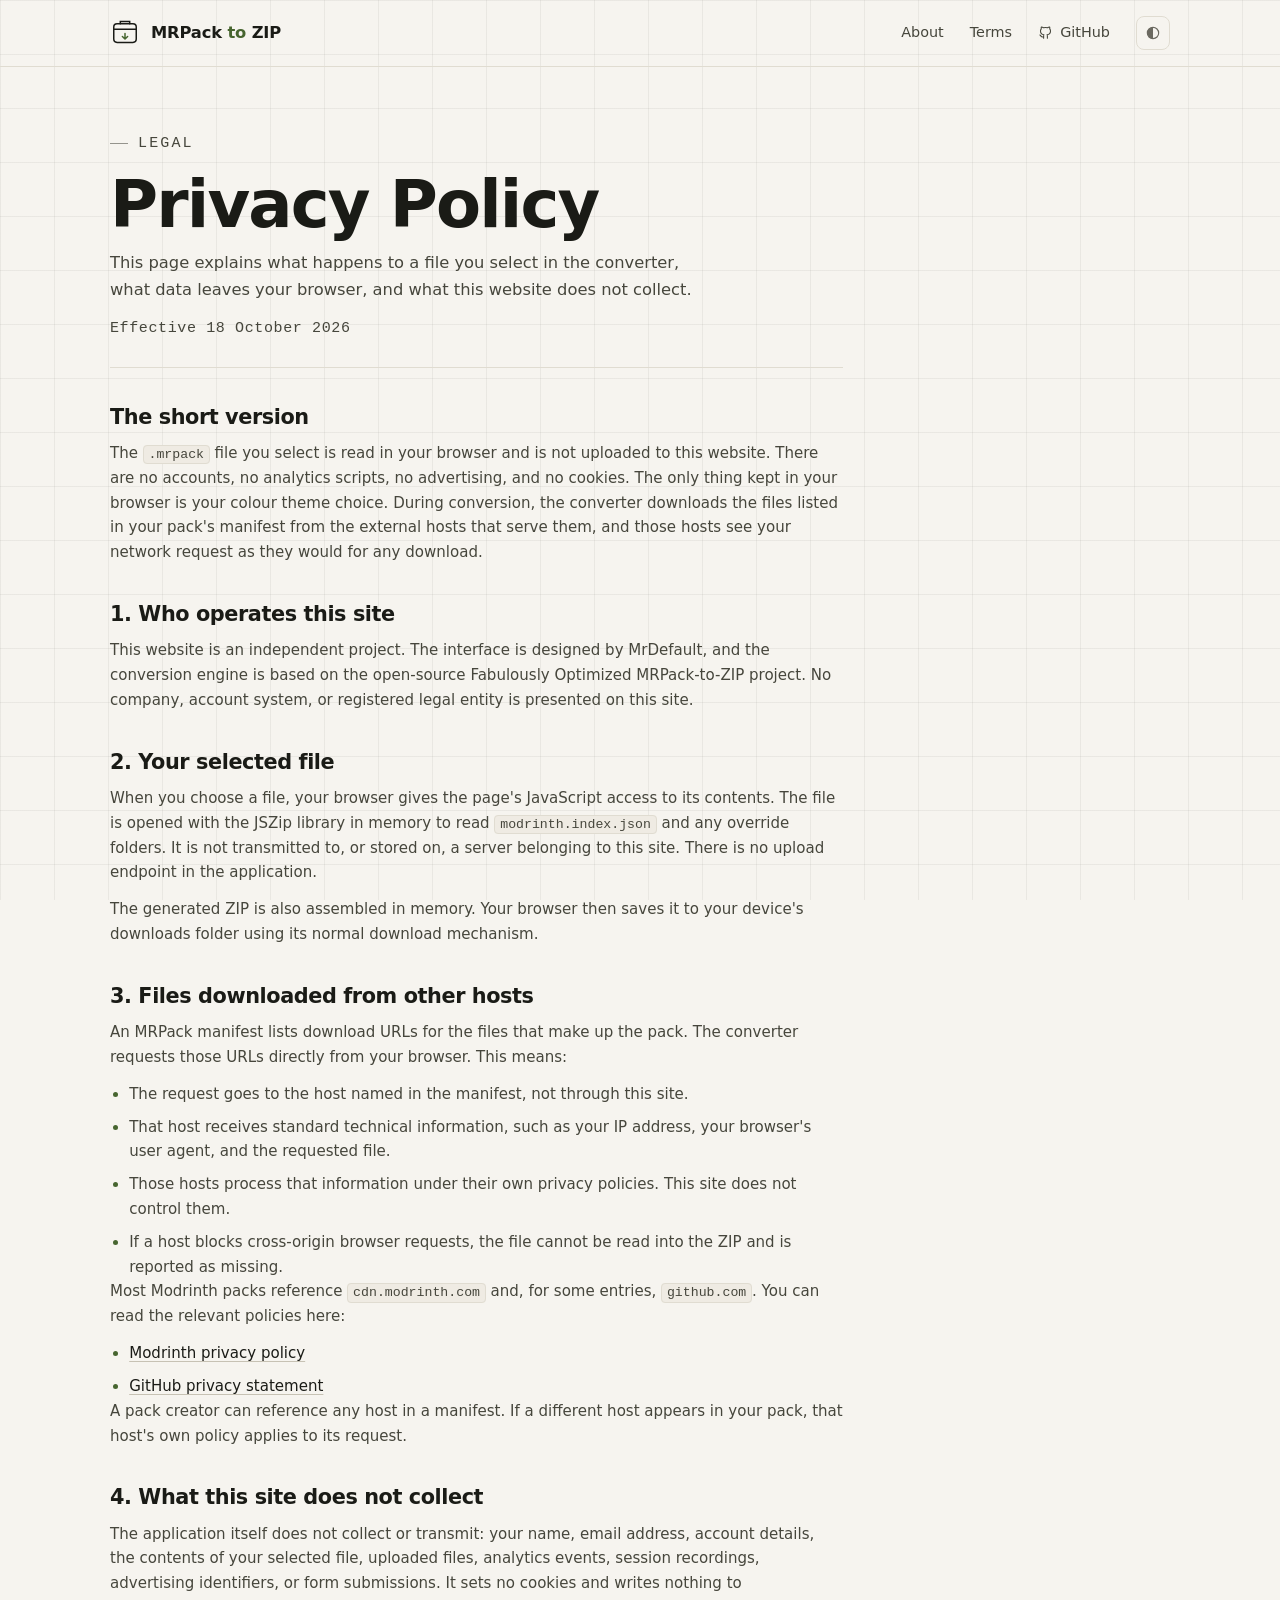
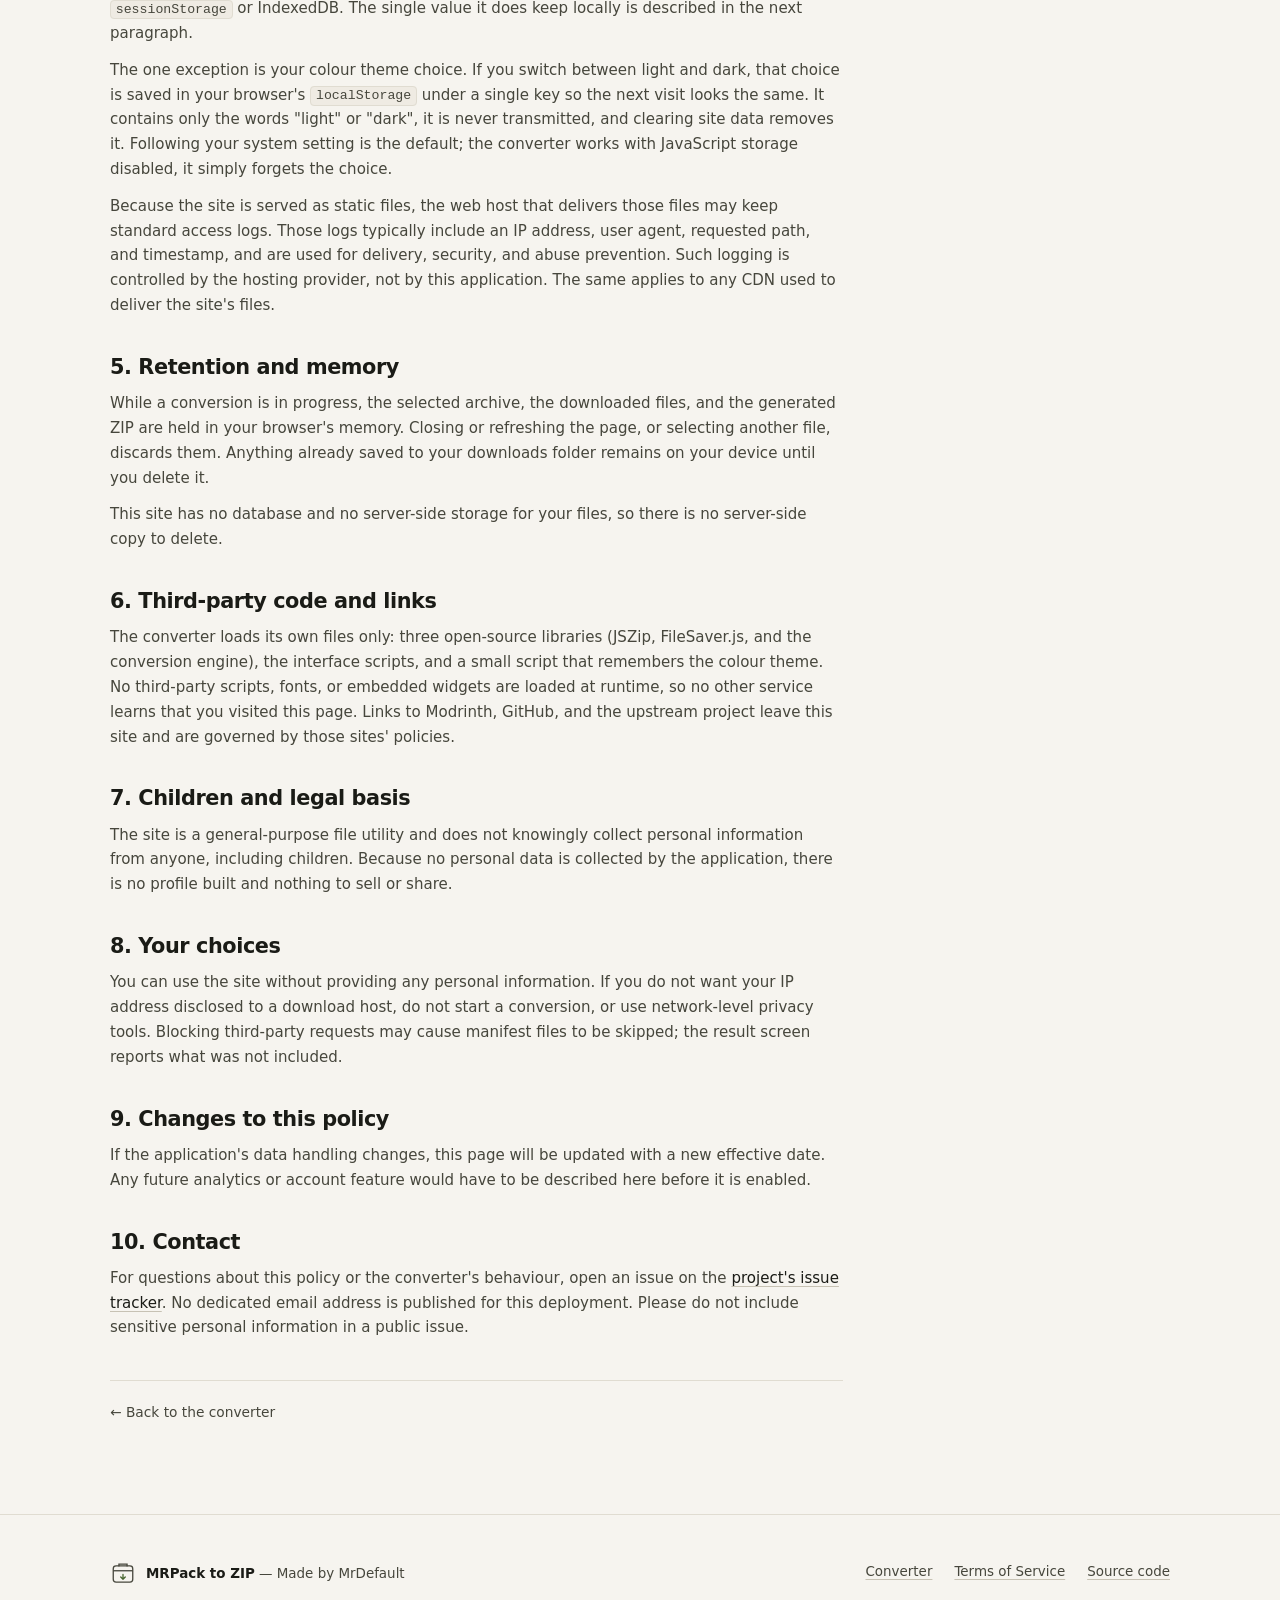
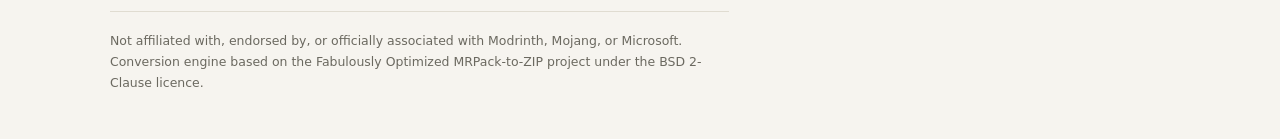
==== commit 56c1731d: "Redesign the UI around the reference mock with scroll animations Restyle the site to the near-black " ====
--- a/privacy.html
+++ b/privacy.html
@@ -7,10 +7,11 @@
 	<title>Privacy Policy — MRPack to ZIP | MrDefault</title>
 	<meta name="description" content="How the MRPack to ZIP converter handles your file, what leaves your browser, and what this site does not collect. No analytics, cookies, or accounts.">
 	<meta name="author" content="MrDefault">
-	<meta name="theme-color" content="#121310">
+	<meta name="theme-color" content="#0a0a0b">
 	<meta name="color-scheme" content="dark light">
 
 	<script src="assets/js/theme.js"></script>
+	<script src="assets/js/reveal.js"></script>
 
 	<link rel="canonical" href="https://mrpack-to-zip.vercel.app/privacy.html">
 	<link rel="icon" href="assets/img/favicon.svg" type="image/svg+xml">
@@ -68,7 +69,7 @@
 
 <main class="legal-main" id="policy">
 	<div class="container">
-		<article class="legal">
+		<article class="legal" data-reveal>
 			<header class="legal-header">
 				<p class="eyebrow">Legal</p>
 				<h1>Privacy Policy</h1>
--- a/assets/css/site.css
+++ b/assets/css/site.css
@@ -11,15 +11,16 @@
 :root {
   color-scheme: dark;
 
-  --bg: #121310;
-  --bg-raised: #181914;
-  --bg-inset: #0d0e0b;
-  --surface-hover: #0f110d;
-  --line: #292a23;
-  --line-strong: #3b3c32;
-  --ink: #eae7dd;
-  --ink-soft: #bcb9ad;
-  --ink-muted: #918e82;
+  --bg: #0a0a0b;
+  --bg-raised: #121214;
+  --bg-inset: #0e0e10;
+  --surface-hover: #17171a;
+  --line: #232326;
+  --line-strong: #35353a;
+  --ink: #f1f1ef;
+  --ink-soft: #c3c3bf;
+  --ink-muted: #8e8e89;
+  --grid: rgba(255, 255, 255, 0.032);
   --accent: #b9d79f;
   --accent-bright: #cbe7b3;
   --accent-ink: #15200e;
@@ -34,12 +35,19 @@
   --disabled-bg: #262720;
   --disabled-ink: #777468;
   --panel-highlight: rgba(255, 255, 255, 0.025);
-  --panel-shadow: 0 20px 50px -34px rgba(0, 0, 0, 0.9);
-  --radius-sm: 6px;
-  --radius: 10px;
-  --radius-lg: 14px;
-
-  --font-display: "Iowan Old Style", "Palatino Linotype", Palatino, "Book Antiqua", Georgia, serif;
+  --panel-shadow: 0 24px 60px -38px rgba(0, 0, 0, 0.95);
+
+  /* "How it works" step accents, as RGB triplets for tinted backgrounds. */
+  --step-orange: 249, 115, 22;
+  --step-blue: 96, 165, 250;
+  --step-purple: 192, 132, 252;
+  --step-green: 74, 222, 128;
+  --radius-sm: 8px;
+  --radius: 12px;
+  --radius-lg: 18px;
+
+  /* Display type is a heavy system grotesque, like the reference design. */
+  --font-display: "Segoe UI Variable Display", "Segoe UI", system-ui, -apple-system, "Helvetica Neue", Arial, sans-serif;
   --font-body: system-ui, -apple-system, "Segoe UI", Roboto, "Helvetica Neue", Arial, sans-serif;
   --font-mono: ui-monospace, "Cascadia Mono", "SF Mono", Menlo, Consolas, "Liberation Mono", monospace;
 
@@ -73,11 +81,18 @@
   --danger-rgb: 161, 52, 41;
   --accent-tint: rgba(71, 101, 47, 0.06);
   --danger-tint: rgba(161, 52, 41, 0.055);
+  --grid: rgba(26, 27, 22, 0.055);
   --track: #ddd8cc;
   --disabled-bg: #e7e3d8;
   --disabled-ink: #6d6960;
   --panel-highlight: rgba(255, 255, 255, 0.85);
   --panel-shadow: 0 18px 44px -32px rgba(58, 52, 36, 0.4);
+
+  /* Same accents, darkened so icons stay legible on paper. */
+  --step-orange: 180, 83, 9;
+  --step-blue: 29, 78, 216;
+  --step-purple: 109, 40, 217;
+  --step-green: 21, 128, 61;
 }
 
 /* --- Base ----------------------------------------------------------------- */
@@ -103,6 +118,30 @@
   line-height: 1.65;
   -webkit-font-smoothing: antialiased;
   text-rendering: optimizeLegibility;
+  /* The hero glow is wider than the column; clip keeps it from creating a
+     horizontal scrollbar. clip (not hidden) leaves position: sticky intact. */
+  overflow-x: clip;
+}
+
+/* A faint engineering grid sits behind everything, like the reference design.
+   Fixed, so it stays still while the content scrolls over it. */
+body::before {
+  content: "";
+  position: fixed;
+  inset: 0;
+  background-image:
+    linear-gradient(var(--grid) 1px, transparent 1px),
+    linear-gradient(90deg, var(--grid) 1px, transparent 1px);
+  background-size: 54px 54px;
+  pointer-events: none;
+  z-index: 0;
+}
+
+.site-header,
+main,
+.site-footer {
+  position: relative;
+  z-index: 1;
 }
 
 ::selection {
@@ -114,19 +153,22 @@
 h2,
 h3 {
   font-family: var(--font-display);
-  font-weight: 400;
+  font-weight: 700;
   line-height: 1.12;
-  letter-spacing: -0.012em;
+  letter-spacing: -0.02em;
   margin: 0;
   text-wrap: balance;
 }
 
 h1 {
-  font-size: clamp(2.5rem, 5.4vw, 3.6rem);
+  font-size: clamp(2.6rem, 6.4vw, 4.1rem);
+  font-weight: 800;
+  line-height: 1.04;
+  letter-spacing: -0.028em;
 }
 
 h2 {
-  font-size: clamp(1.45rem, 2.3vw, 1.85rem);
+  font-size: clamp(1.5rem, 2.6vw, 2rem);
 }
 
 h3 {
@@ -242,6 +284,11 @@
   gap: 10px;
 }
 
+/* The hero eyebrow sits centred above the headline. */
+.hero .eyebrow {
+  justify-content: center;
+}
+
 .eyebrow::before {
   content: "";
   width: 18px;
@@ -302,7 +349,7 @@
 .wordmark-sub {
   font-family: var(--font-display);
   font-size: 1.02rem;
-  font-weight: 400;
+  font-weight: 600;
   color: var(--ink);
 }
 
@@ -387,21 +434,39 @@
 /* --- Hero ----------------------------------------------------------------- */
 
 .hero {
-  padding-block: clamp(44px, 6.4vw, 86px) clamp(40px, 5vw, 64px);
+  position: relative;
+  padding-block: clamp(56px, 8vw, 104px) clamp(48px, 6vw, 84px);
+}
+
+/* A soft accent glow behind the card, centred under the headline. */
+.hero::after {
+  content: "";
+  position: absolute;
+  left: 50%;
+  top: 40%;
+  width: min(920px, 130%);
+  aspect-ratio: 1.7;
+  transform: translate(-50%, -50%);
+  background: radial-gradient(closest-side, rgba(var(--accent-rgb), 0.07), transparent 72%);
+  pointer-events: none;
+  z-index: 0;
 }
 
 .hero-grid {
+  position: relative;
+  z-index: 1;
   display: grid;
-  gap: clamp(34px, 5vw, 68px);
-  align-items: start;
+  gap: clamp(34px, 5vw, 54px);
+  justify-items: center;
 }
 
 .hero-copy {
-  max-width: 46ch;
+  max-width: 640px;
+  text-align: center;
 }
 
 .hero h1 {
-  margin-block: 18px 16px;
+  margin-block: 18px 18px;
 }
 
 .hero h1 .hero-mark {
@@ -410,20 +475,31 @@
 
 .hero-lede {
   color: var(--ink-soft);
-  font-size: clamp(1.02rem, 1.3vw, 1.12rem);
-  max-width: 44ch;
+  font-size: clamp(1.02rem, 1.5vw, 1.22rem);
+  line-height: 1.6;
+  max-width: none;
+}
+
+.hero-lede code {
+  font-size: 0.85em;
+  background: var(--bg-raised);
+  border-color: var(--line-strong);
+  border-radius: 6px;
+  padding: 0.16em 0.5em;
+  color: var(--ink);
 }
 
 .hero-notes {
   display: flex;
   flex-wrap: wrap;
+  justify-content: center;
   align-items: center;
-  gap: 8px 0;
-  margin-top: 26px;
-  padding-top: 18px;
-  border-top: 1px solid var(--line);
+  gap: 8px;
+  margin-top: 28px;
+  padding-top: 0;
+  border-top: 0;
   font-family: var(--font-mono);
-  font-size: 0.74rem;
+  font-size: 0.72rem;
   letter-spacing: 0.03em;
   color: var(--ink-muted);
 }
@@ -431,54 +507,80 @@
 .hero-notes span {
   display: inline-flex;
   align-items: center;
+  border: 1px solid var(--line);
+  background: var(--bg-raised);
+  border-radius: 999px;
+  padding: 5px 13px;
+  transition: border-color 0.2s var(--ease), color 0.2s var(--ease);
+}
+
+.hero-notes span:hover {
+  border-color: var(--line-strong);
+  color: var(--ink-soft);
 }
 
 .hero-notes span + span::before {
-  content: "";
-  width: 3px;
-  height: 3px;
-  border-radius: 50%;
-  background: var(--line-strong);
-  margin-inline: 11px;
+  content: none;
+  margin: 0;
 }
 
 .hero-notes .note-accent {
   color: var(--accent);
 }
 
+/* Entrance animation for the hero. Pure CSS, so it runs without JavaScript
+   and the reduced-motion block below shortens it to nothing. */
+@keyframes rise-in {
+  from {
+    opacity: 0;
+    transform: translateY(22px);
+  }
+  to {
+    opacity: 1;
+    transform: none;
+  }
+}
+
+.hero .eyebrow,
+.hero h1,
+.hero-lede,
+.hero-notes,
+.hero .converter {
+  animation: rise-in 0.75s var(--ease) both;
+}
+
+.hero h1 {
+  animation-delay: 0.07s;
+}
+
+.hero-lede {
+  animation-delay: 0.14s;
+}
+
+.hero-notes {
+  animation-delay: 0.21s;
+}
+
+.hero .converter {
+  animation-delay: 0.28s;
+}
+
 /* --- Converter panel ------------------------------------------------------ */
 
 .converter {
+  width: 100%;
+  max-width: 680px;
+  margin-inline: auto;
   background: var(--bg-raised);
   border: 1px solid var(--line);
   border-radius: var(--radius-lg);
-  padding: clamp(16px, 2.4vw, 24px);
+  padding: clamp(16px, 2.6vw, 26px);
   box-shadow: inset 0 1px 0 var(--panel-highlight), var(--panel-shadow);
-}
-
-.converter-head {
-  display: flex;
-  align-items: baseline;
-  justify-content: space-between;
-  gap: 12px;
-  padding-bottom: 14px;
-  margin-bottom: 16px;
-  border-bottom: 1px solid var(--line);
-}
-
-.converter-head h2 {
-  font-family: var(--font-body);
-  font-size: 0.82rem;
-  font-weight: 600;
-  letter-spacing: 0.1em;
-  text-transform: uppercase;
-  color: var(--ink-soft);
-}
-
-.converter-head .mono {
-  font-size: 0.7rem;
-  letter-spacing: 0.1em;
-  text-transform: uppercase;
+  transition: border-color 0.25s var(--ease), box-shadow 0.25s var(--ease);
+}
+
+.converter:hover {
+  border-color: var(--line-strong);
 }
 
 /* Drop zone */
@@ -491,9 +593,9 @@
   justify-content: center;
   text-align: center;
   gap: 6px;
-  padding: clamp(26px, 4vw, 42px) 18px;
+  padding: clamp(30px, 5vw, 48px) 18px;
   background: var(--bg-inset);
-  border: 1px dashed var(--line-strong);
+  border: 1.5px dashed var(--line-strong);
   border-radius: var(--radius);
   cursor: pointer;
   transition: border-color 0.18s var(--ease), background-color 0.18s var(--ease);
@@ -510,16 +612,35 @@
   background: var(--accent-tint);
 }
 
+/* The icon lives in a small raised badge, like the reference design. */
+.dz-badge {
+  display: grid;
+  place-items: center;
+  width: 52px;
+  height: 52px;
+  border-radius: 14px;
+  background: var(--bg-raised);
+  border: 1px solid var(--line);
+  color: var(--ink-soft);
+  margin-bottom: 12px;
+  transition: transform 0.25s var(--ease), border-color 0.25s var(--ease), color 0.25s var(--ease);
+}
+
+.dropzone:hover .dz-badge,
+.dropzone.is-dragover .dz-badge {
+  transform: translateY(-2px);
+  border-color: rgba(var(--accent-rgb), 0.5);
+  color: var(--accent);
+}
+
 .dropzone-icon {
-  width: 30px;
-  height: 30px;
-  color: var(--accent);
-  margin-bottom: 8px;
+  width: 24px;
+  height: 24px;
 }
 
 .dz-title {
-  font-size: 1rem;
-  font-weight: 500;
+  font-size: 1.06rem;
+  font-weight: 700;
   color: var(--ink);
   line-height: 1.4;
 }
@@ -713,22 +834,23 @@
   align-items: center;
   justify-content: center;
   gap: 9px;
-  min-height: 48px;
+  min-height: 52px;
   margin-top: 14px;
   padding: 12px 20px;
   border: 1px solid transparent;
-  border-radius: 8px;
+  border-radius: 10px;
   background: var(--accent);
   color: var(--accent-ink);
-  font-size: 0.94rem;
-  font-weight: 600;
+  font-size: 0.96rem;
+  font-weight: 700;
   letter-spacing: 0.005em;
   cursor: pointer;
-  transition: background-color 0.16s var(--ease), transform 0.16s var(--ease);
+  transition: background-color 0.16s var(--ease), transform 0.16s var(--ease), box-shadow 0.2s var(--ease);
 }
 
 .button-primary:hover:not(:disabled) {
   background: var(--accent-bright);
+  box-shadow: 0 8px 26px -14px rgba(var(--accent-rgb), 0.6);
 }
 
 .button-primary:active:not(:disabled) {
@@ -841,6 +963,7 @@
 
 .status-panel.is-active {
   display: block;
+  animation: rise-in 0.4s var(--ease) both;
 }
 
 .status-head {
@@ -924,6 +1047,7 @@
 
 .result.is-visible {
   display: block;
+  animation: rise-in 0.4s var(--ease) both;
 }
 
 .result-success {
@@ -1119,50 +1243,120 @@
   color: var(--ink);
 }
 
+/* --- How it works --------------------------------------------------------- */
+
+.section-head {
+  text-align: center;
+  max-width: 640px;
+  margin-inline: auto;
+}
+
+.section-kicker {
+  font-family: var(--font-mono);
+  font-size: 0.71rem;
+  letter-spacing: 0.12em;
+  text-transform: uppercase;
+  color: var(--ink-muted);
+}
+
+.section-kicker .index {
+  color: var(--accent);
+  margin-right: 6px;
+}
+
+.section-head h2 {
+  margin-top: 12px;
+  font-size: clamp(1.7rem, 3.4vw, 2.3rem);
+}
+
+.section-sub {
+  margin-top: 10px;
+  color: var(--ink-soft);
+  font-size: 1rem;
+}
+
 /* Steps */
 
 .steps {
   list-style: none;
-  counter-reset: step;
-  margin: 24px 0 0;
+  margin: clamp(30px, 4vw, 44px) 0 0;
   padding: 0;
   display: grid;
-  gap: 0;
-}
-
-.steps li {
-  counter-increment: step;
+  gap: 16px;
+}
+
+.step-card {
+  position: relative;
+  display: flex;
+  flex-direction: column;
+  align-items: flex-start;
+  gap: 10px;
+  padding: 22px 20px 24px;
+  background: var(--bg-raised);
+  border: 1px solid rgba(var(--step), 0.22);
+  border-radius: var(--radius);
+  transition: transform 0.25s var(--ease), border-color 0.25s var(--ease), background-color 0.25s var(--ease), box-shadow 0.25s var(--ease);
+}
+
+.step-card:hover {
+  transform: translateY(-3px);
+  border-color: rgba(var(--step), 0.5);
+  background: var(--surface-hover);
+  box-shadow: 0 18px 36px -26px rgba(var(--step), 0.45);
+}
+
+.step-parse {
+  --step: var(--step-orange);
+}
+
+.step-fetch {
+  --step: var(--step-blue);
+}
+
+.step-bundle {
+  --step: var(--step-purple);
+}
+
+.step-download {
+  --step: var(--step-green);
+}
+
+.step-badge {
   display: grid;
-  grid-template-columns: 46px minmax(0, 1fr);
-  gap: 6px 16px;
-  padding: 18px 0;
-  border-top: 1px solid var(--line);
-}
-
-.steps li:last-child {
-  border-bottom: 1px solid var(--line);
-}
-
-.steps li::before {
-  content: "0" counter(step);
-  font-family: var(--font-mono);
-  font-size: 0.74rem;
-  letter-spacing: 0.04em;
-  color: var(--accent);
-  padding-top: 3px;
+  place-items: center;
+  width: 44px;
+  height: 44px;
+  border-radius: 12px;
+  background: rgba(var(--step), 0.13);
+  border: 1px solid rgba(var(--step), 0.3);
+  color: rgb(var(--step));
+  margin-bottom: 4px;
+  transition: transform 0.25s var(--ease);
+}
+
+.step-card:hover .step-badge {
+  transform: scale(1.06);
+}
+
+.step-badge svg {
+  width: 21px;
+  height: 21px;
 }
 
 .step-title {
-  font-weight: 600;
-  font-size: 0.95rem;
+  font-weight: 700;
+  font-size: 1rem;
   color: var(--ink);
 }
 
 .step-text {
-  grid-column: 2;
-  font-size: 0.88rem;
+  font-size: 0.86rem;
+  line-height: 1.6;
   color: var(--ink-muted);
-  max-width: 54ch;
+}
+
+.step-text code {
+  font-size: 0.84em;
 }
 
 /* Privacy callout */
@@ -1242,6 +1436,24 @@
 
 .faq .faq-answer p + p {
   margin-top: 10px;
+}
+
+/* --- Scroll reveals ------------------------------------------------------- */
+
+/* Elements marked data-reveal start hidden only when JavaScript is confirmed
+   (html.js is set by reveal.js in <head>), so no-JS visitors always see the
+   page. With reduced motion, reveal.js shows everything immediately. */
+
+.js [data-reveal] {
+  opacity: 0;
+  transform: translateY(22px);
+}
+
+.js [data-reveal].is-in {
+  opacity: 1;
+  transform: none;
+  transition: opacity 0.7s var(--ease), transform 0.7s var(--ease);
+  transition-delay: var(--reveal-delay, 0ms);
 }
 
 /* --- Footer --------------------------------------------------------------- */
@@ -1407,15 +1619,6 @@
 /* --- Responsive ----------------------------------------------------------- */
 
 @media (min-width: 880px) {
-  .hero-grid {
-    grid-template-columns: minmax(0, 0.9fr) minmax(0, 1.1fr);
-    align-items: center;
-  }
-
-  .converter {
-    position: relative;
-  }
-
   .section-grid {
     grid-template-columns: 172px minmax(0, 1fr);
     gap: clamp(24px, 4vw, 56px);
@@ -1431,24 +1634,26 @@
   }
 
   .steps {
-    grid-template-columns: repeat(3, minmax(0, 1fr));
-    gap: 0 clamp(18px, 3vw, 34px);
-  }
-
-  .steps li {
-    grid-template-columns: minmax(0, 1fr);
-    padding: 20px 0 22px;
-    align-content: start;
-    border-bottom: 1px solid var(--line);
-  }
-
-  .steps li::before {
-    padding-top: 0;
-    margin-bottom: 8px;
-  }
-
-  .step-text {
-    grid-column: 1;
+    grid-template-columns: repeat(4, minmax(0, 1fr));
+    gap: 18px;
+  }
+
+  /* Thin connector lines between the cards, at badge height. */
+  .step-card:not(:last-child)::after {
+    content: "";
+    position: absolute;
+    top: 44px;
+    left: 100%;
+    width: 18px;
+    height: 1px;
+    background: var(--line-strong);
+  }
+}
+
+@media (min-width: 560px) and (max-width: 879px) {
+  .steps {
+    grid-template-columns: repeat(2, minmax(0, 1fr));
+    gap: 16px;
   }
 }
 
@@ -1461,10 +1666,6 @@
   .section-aside span:last-child {
     color: var(--ink-soft);
   }
-
-  .hero-copy {
-    max-width: 60ch;
-  }
 }
 
 @media (max-width: 560px) {
@@ -1495,11 +1696,11 @@
   }
 
   .hero {
-    padding-block: 34px 32px;
+    padding-block: 40px 36px;
   }
 
   .hero-notes {
-    gap: 6px 16px;
+    gap: 8px;
     font-size: 0.68rem;
   }
 
@@ -1553,6 +1754,19 @@
     transition-duration: 0.001ms !important;
   }
 
+  /* Reveals and lifts are motion; with reduced motion everything is simply
+     present, immediately. */
+  .js [data-reveal] {
+    opacity: 1;
+    transform: none;
+  }
+
+  .step-card:hover,
+  .dropzone:hover .dz-badge,
+  .dropzone.is-dragover .dz-badge {
+    transform: none;
+  }
+
   .spinner {
     border-top-color: var(--accent);
   }
